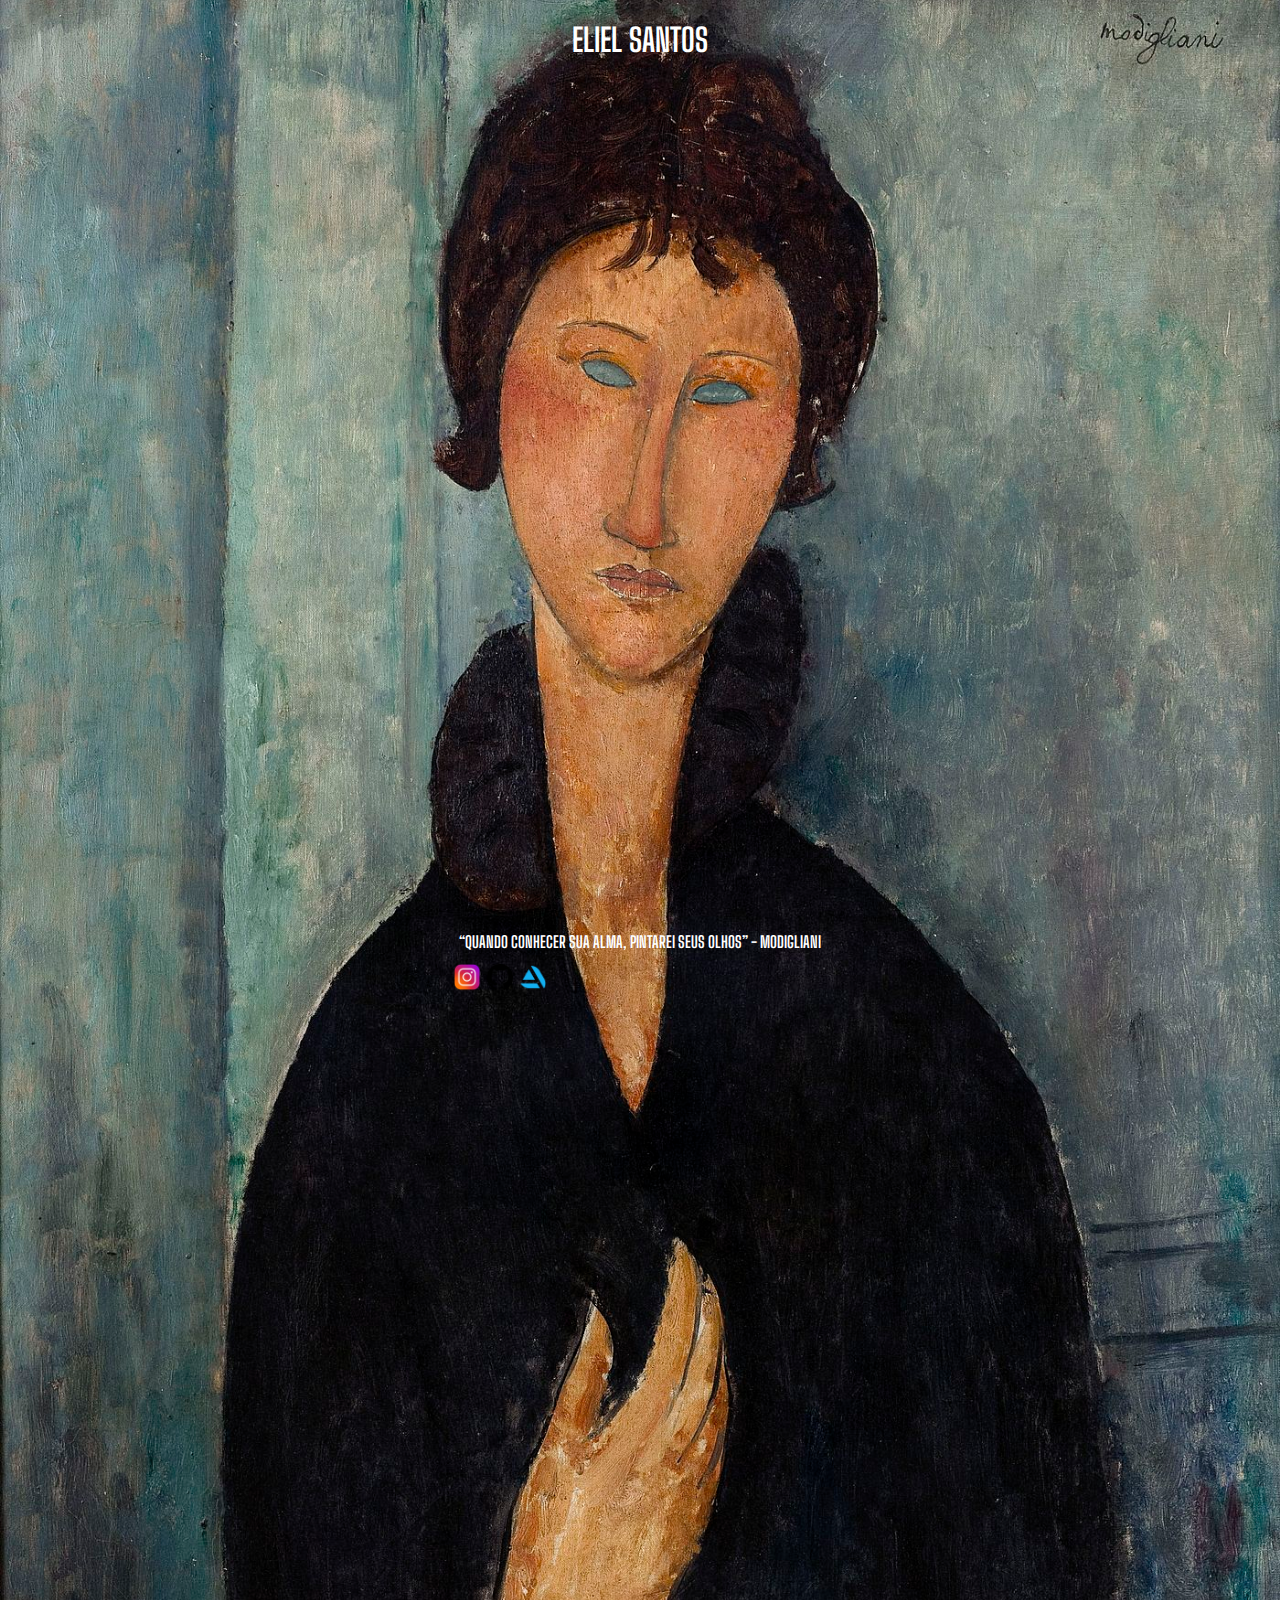
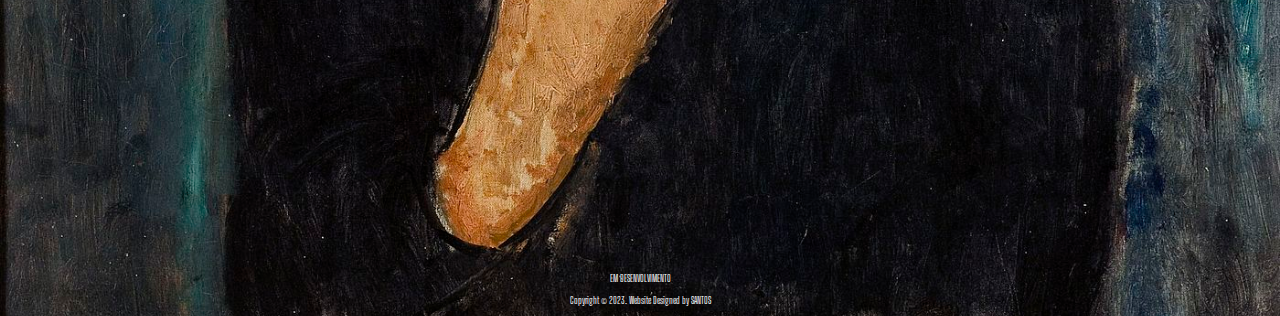
==== index.html @ ab51012e "Add files via upload" ====
<!DOCTYPE html>
<html lang="pt-br">
<head>
    <meta charset="UTF-8">
    <meta name="viewport" content="width=device-width, initial-scale=1.0">
    <meta charset="utf-8">
    <link rel="stylesheet" href="/css/style.css">
    <link rel="icon" href="/img/icon.png" type="image/png">
</head>
    <title>SNICKPINE</title>
</head>

<header>
 <h1>ELIEL SANTOS</h1>  
</header>

<body>
          <div class="div h1">
          <h1>“Quando conhecer sua alma, pintarei seus olhos” - Modigliani</h1>
          </div>
          <body>
    <main> 
         <div class="banner">
         <div class="content">
            <a href="https://www.instagram.com/cipreste1/">
            <img src="/img/ig.png" alt="Instagram"></a>
            <a href="https://github.com/ElielSantos">
            <img src="/img/github.png" alt="GitHub"></a>
            <a href="https://artstation.com/snickpine">
            <img src="/img/artstation.png" alt="ARTSTATION"></a>
            <div>          
         </div>
         </main>
         
         <footer>
            <p> EM DESENVOLVIMENTO </p>
            <p>Copyright &copy; 2023. Website Designed by SANTOS</p>
          </footer>       
    </body> 
</html>
---- css/style.css ----
@import url("https://fonts.googleapis.com/css2?family=Big+Shoulders+Display:wght@600&display=swap");
body {
  background-image: url(/img/modigliani.jpg);
  background-repeat: no-repeat;  
  background-size: cover;
  background-position: center;
  margin: 0;
  padding: 0;
  font-family: "Big Shoulders Display", cursive;

}
main {
  height: 100%;
  position: relative;
  display: block;
 }

header {
  color:  white;
  height: 1px;
  position: none;
  top: 25;
  left: 55;           
  height: 100vh;
  z-index: 1px;
  text-align: center;
}
  
div h1{
  position: none;
  margin: 500;
  padding: 0;
  font-size: 1.0em;
  text-transform: uppercase;
  color: white;
  text-align: center;

} 

.banner {
  width: 100%;
  height: 100vh;
  overflow:auto;
  display:block;
  margin: 0 auto;
  justify-content: left;
  align-items: center;
}

.banner .content {
  position: none;
  z-index: 1;
  max-width: 1000px;
  margin: none;
  text-align: center;
}
.banner .content h1 {
  position: relative;
  margin: 0;
  padding: 0;
  font-size: 4.5em;
  text-transform: uppercase;
  color: white;
}
.banner .content p {
  font-size: 1.5em;
  color: white;
}
.banner .content img {
  width: 30px;
  height: 30px;
}

footer {
  min-height: 100%;
  margin: auto;
  position: 0%;
  bottom: 0%;
  font-size: 10px;
  color: white;  
  text-align: center;

}
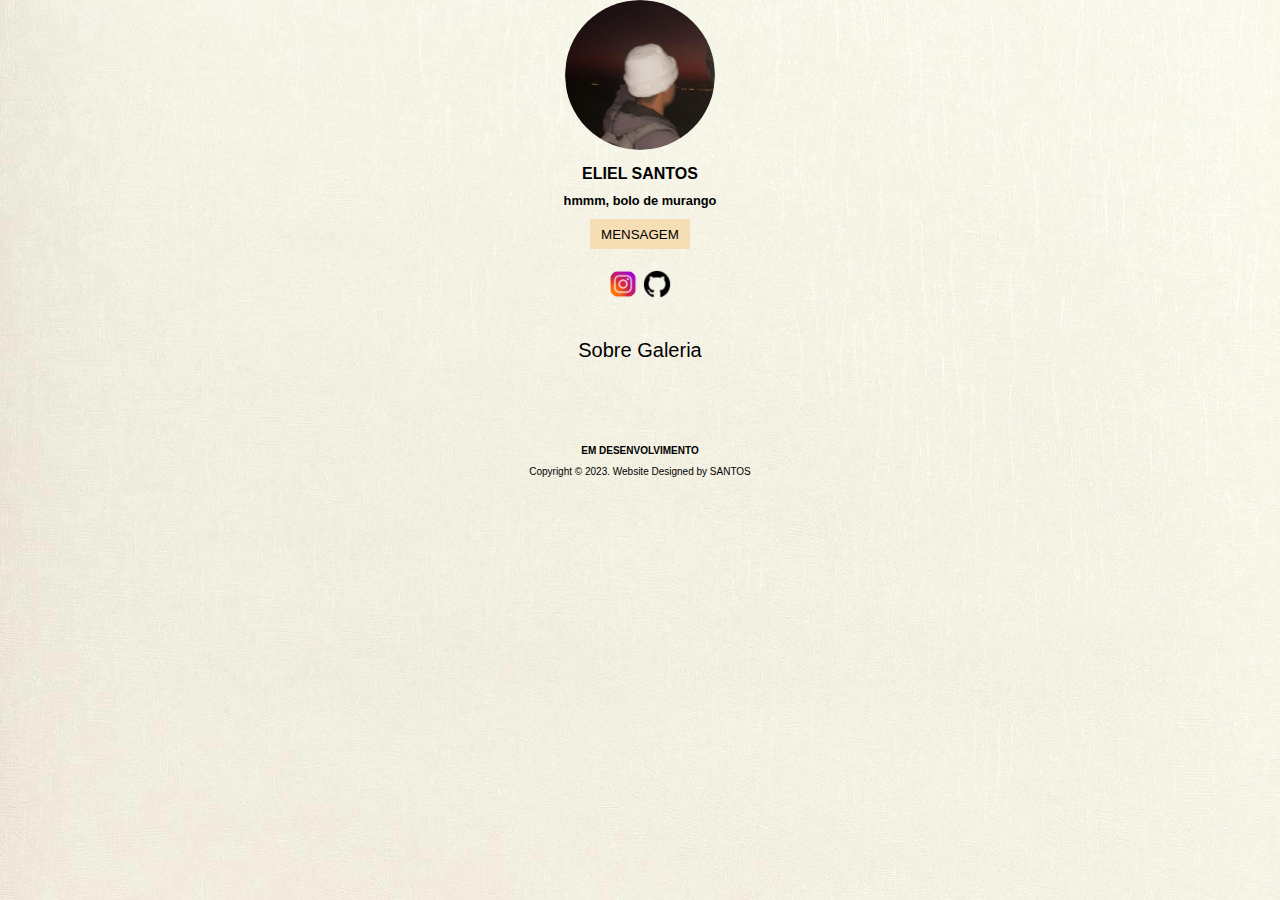
==== commit 0836d73d: "Add files via upload" ====
--- a/index.html
+++ b/index.html
@@ -1,5 +1,5 @@
 <!DOCTYPE html>
-<html lang="pt-br">
+<html lang="en">
 <head>
     <meta charset="UTF-8">
     <meta name="viewport" content="width=device-width, initial-scale=1.0">
@@ -7,35 +7,48 @@
     <link rel="stylesheet" href="/css/style.css">
     <link rel="icon" href="/img/icon.png" type="image/png">
 </head>
-    <title>SNICKPINE</title>
-</head>
-
-<header>
- <h1>ELIEL SANTOS</h1>  
-</header>
 
 <body>
-          <div class="div h1">
-          <h1>“Quando conhecer sua alma, pintarei seus olhos” - Modigliani</h1>
-          </div>
-          <body>
-    <main> 
-         <div class="banner">
-         <div class="content">
+         <div class="center">
+           <img src="./img/icon.png"></img>
+          <h1>ELIEL SANTOS</h1>
+          <h2>hmmm, bolo de murango</h2>
+
+        
+        <nav>
+           <a href="contact.html"><button>MENSAGEM</button></a>
+                 
+        </nav>
+        
+        <div class="container">
+         <main> 
+          <div class="banner">
+           <div class="content">
             <a href="https://www.instagram.com/cipreste1/">
             <img src="/img/ig.png" alt="Instagram"></a>
             <a href="https://github.com/ElielSantos">
             <img src="/img/github.png" alt="GitHub"></a>
-            <a href="https://artstation.com/snickpine">
-            <img src="/img/artstation.png" alt="ARTSTATION"></a>
-            <div>          
-         </div>
-         </main>
-         
-         <footer>
-            <p> EM DESENVOLVIMENTO </p>
+          </main>
+        </div>
+          
+          <nav>
+            <ul>
+                <li>
+                    <a href="index.html">Sobre</a>
+                </li>
+                <li>
+                    <a href="gallery.html">Galeria</a>
+                </li>
+            </ul>
+        </nav>
+        
+        </div> 
+        
+<br>
+          <footer>
+          <h1>EM DESENVOLVIMENTO</h1>
             <p>Copyright &copy; 2023. Website Designed by SANTOS</p>
-          </footer>       
-    </body> 
+          </footer>
+     </body> 
 </html>
 
--- a/css/style.css
+++ b/css/style.css
@@ -1,14 +1,15 @@
 @import url("https://fonts.googleapis.com/css2?family=Big+Shoulders+Display:wght@600&display=swap");
 body {
-  background-image: url(/img/modigliani.jpg);
+  background-image: url(/img/adz.jpg);
   background-repeat: no-repeat;  
   background-size: cover;
   background-position: center;
   margin: 0;
   padding: 0;
-  font-family: "Big Shoulders Display", cursive;
+  font-family: Arial, Helvetica, sans-serif;
 
 }
+
 main {
   height: 100%;
   position: relative;
@@ -16,13 +17,13 @@
  }
 
 header {
-  color:  white;
-  height: 1px;
-  position: none;
+  color:  black;
+  height: 2px;
+  position: relative;
   top: 25;
   left: 55;           
   height: 100vh;
-  z-index: 1px;
+  z-index: 2px;
   text-align: center;
 }
   
@@ -32,52 +33,91 @@
   padding: 0;
   font-size: 1.0em;
   text-transform: uppercase;
-  color: white;
+  color: black;
   text-align: center;
 
 } 
 
-.banner {
-  width: 100%;
-  height: 100vh;
-  overflow:auto;
-  display:block;
-  margin: 0 auto;
-  justify-content: left;
-  align-items: center;
-}
-
-.banner .content {
-  position: none;
-  z-index: 1;
-  max-width: 1000px;
-  margin: none;
-  text-align: center;
-}
-.banner .content h1 {
-  position: relative;
-  margin: 0;
-  padding: 0;
-  font-size: 4.5em;
-  text-transform: uppercase;
-  color: white;
-}
-.banner .content p {
-  font-size: 1.5em;
-  color: white;
-}
 .banner .content img {
   width: 30px;
   height: 30px;
 }
 
+ul{
+  display:ruby-text;
+  justify-content: space-between;
+  list-style-type:none;
+  align-items: center;
+  padding: 16px;
+}
+
+a {
+  color: black;
+  text-decoration: none;
+}
+
+body img {
+  width: 150px;
+  height: 150px;
+  border-radius: 50%;
+ }
+
+.center {
+  text-align: center;
+}
+
+h1 {
+  color: black;
+  font-size: 1.0em;
+}
+
+h2{
+  color: black;
+  font-size: 0.8em;
+
+}
+
+.container {
+  padding: 0px 50px;
+  text-align: center;
+  border: 0px;
+}
+
+nav {
+  font-size: 20px;
+  align-items: center;
+}
+
+nav a:hover {
+  color: #5BBE42;
+}
+
+.contact-form input{
+  width: 100%;
+  padding: 8px 0;
+  margin: 20px 0;
+}
+
+.contact-form input[type=text] {
+  height: 100px;
+}
+
+button {
+  color: black;
+  background-color: wheat;
+  border: none;
+  width: 100px;
+  height: 30px;
+  margin-bottom: 20px;
+}
+
 footer {
   min-height: 100%;
-  margin: auto;
-  position: 0%;
-  bottom: 0%;
+  margin: 20px;
+  position: 0px;
+  bottom:0px;
   font-size: 10px;
-  color: white;  
+  color: black;  
   text-align: center;
-
-}
+  margin-top: 2px;
+}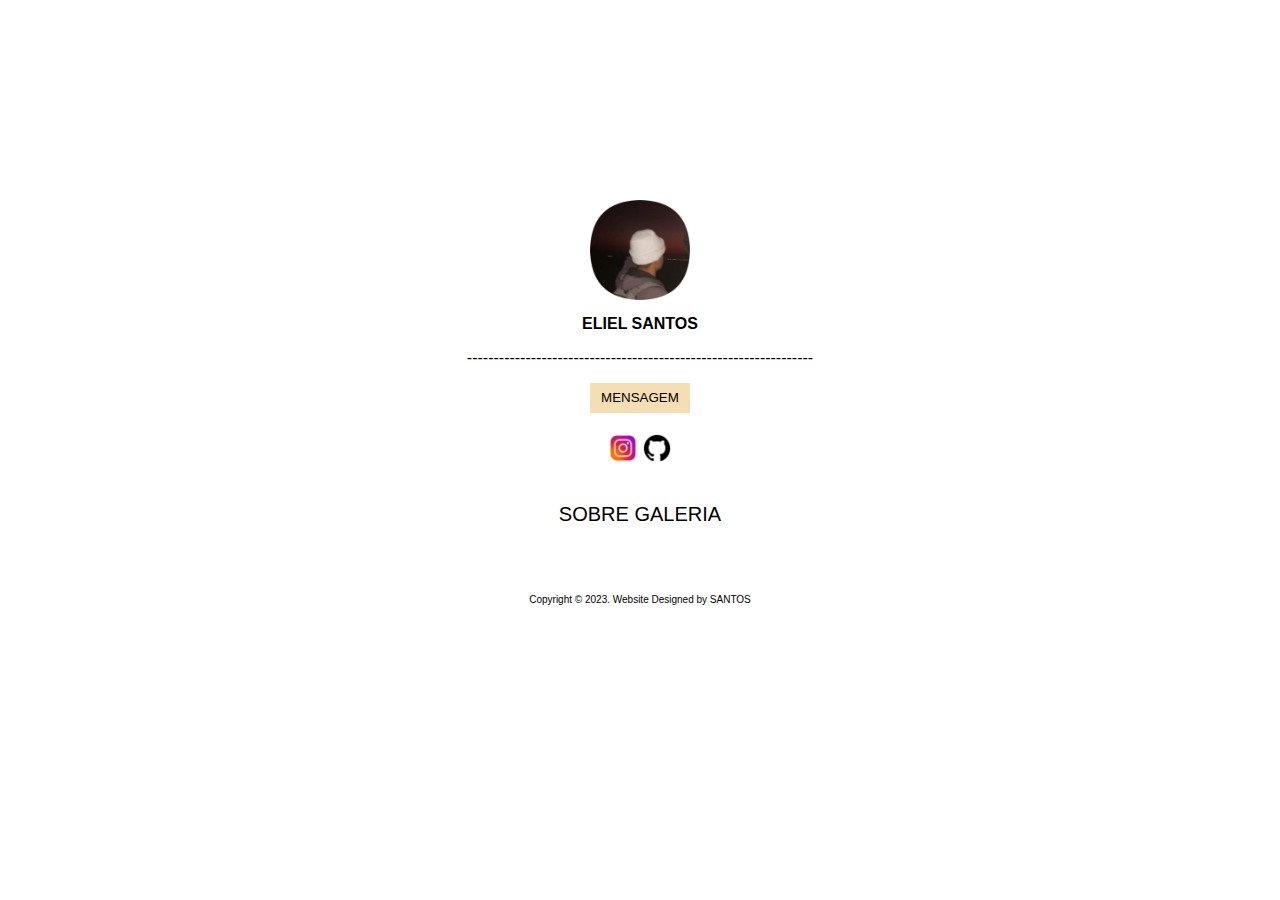
==== commit a87561e5: "Add files via upload" ====
--- a/index.html
+++ b/index.html
@@ -7,21 +7,21 @@
     <link rel="stylesheet" href="/css/style.css">
     <link rel="icon" href="/img/icon.png" type="image/png">
 </head>
+      <header>
+             </header>
 
-<body>
-         <div class="center">
-           <img src="./img/icon.png"></img>
-          <h1>ELIEL SANTOS</h1>
-          <h2>hmmm, bolo de murango</h2>
-
+          <body>
+           <div class="center">
+             <img src="./img/icon.png"></img>
+             <h1>ELIEL SANTOS</h1>
+             <p>-----------------------------------------------------------------</p>
+       
+          <nav>
+           <a href="contact.html"><button>MENSAGEM</button></a>                
+          </nav>
         
-        <nav>
-           <a href="contact.html"><button>MENSAGEM</button></a>
-                 
-        </nav>
-        
-        <div class="container">
-         <main> 
+          <div class="container">
+          <main> 
           <div class="banner">
            <div class="content">
             <a href="https://www.instagram.com/cipreste1/">
@@ -29,26 +29,23 @@
             <a href="https://github.com/ElielSantos">
             <img src="/img/github.png" alt="GitHub"></a>
           </main>
-        </div>
-          
+          </div>
+          <div>
           <nav>
             <ul>
                 <li>
-                    <a href="index.html">Sobre</a>
+                    <a href="index.html">SOBRE</a>
                 </li>
                 <li>
-                    <a href="gallery.html">Galeria</a>
+                    <a href="gallery.html">GALERIA</a>
                 </li>
-            </ul>
-        </nav>
-        
-        </div> 
-        
-<br>
-          <footer>
-          <h1>EM DESENVOLVIMENTO</h1>
+              </ul>
+            </nav>
+           </div>
+          </div>
+           <footer>
             <p>Copyright &copy; 2023. Website Designed by SANTOS</p>
           </footer>
-     </body> 
+      </body> 
 </html>
 
--- a/css/style.css
+++ b/css/style.css
@@ -1,6 +1,6 @@
 @import url("https://fonts.googleapis.com/css2?family=Big+Shoulders+Display:wght@600&display=swap");
 body {
-  background-image: url(/img/adz.jpg);
+  background-image: url(img/adz.jpg);
   background-repeat: no-repeat;  
   background-size: cover;
   background-position: center;
@@ -17,14 +17,8 @@
  }
 
 header {
-  color:  black;
-  height: 2px;
-  position: relative;
-  top: 25;
-  left: 55;           
-  height: 100vh;
-  z-index: 2px;
-  text-align: center;
+   padding: 100px 0px;
+   align-items: center;
 }
   
 div h1{
@@ -57,13 +51,20 @@
 }
 
 body img {
-  width: 150px;
-  height: 150px;
-  border-radius: 50%;
- }
+  width: 100%;
+  height: 100%;
+  border-radius: 0.5%;
+  text-align: center;
+
+}
 
 .center {
   text-align: center;
+}
+
+.center img{
+  width: 100px;
+  height: 100px;
 }
 
 h1 {
@@ -89,7 +90,7 @@
 }
 
 nav a:hover {
-  color: #5BBE42;
+  color: wheat;
 }
 
 .contact-form input{
@@ -98,9 +99,10 @@
   margin: 20px 0;
 }
 
-.contact-form input[type=text] {
+#A3{
   height: 100px;
 }
+
 
 button {
   color: black;
@@ -113,11 +115,17 @@
 
 footer {
   min-height: 100%;
-  margin: 20px;
+  margin: 0px;
   position: 0px;
   bottom:0px;
   font-size: 10px;
   color: black;  
+  text-align:center;
+ }
+
+#P1{
+  color: #696969	;
+  min-height: 100%;
+  margin: 10px;
   text-align: center;
-  margin-top: 2px;
 }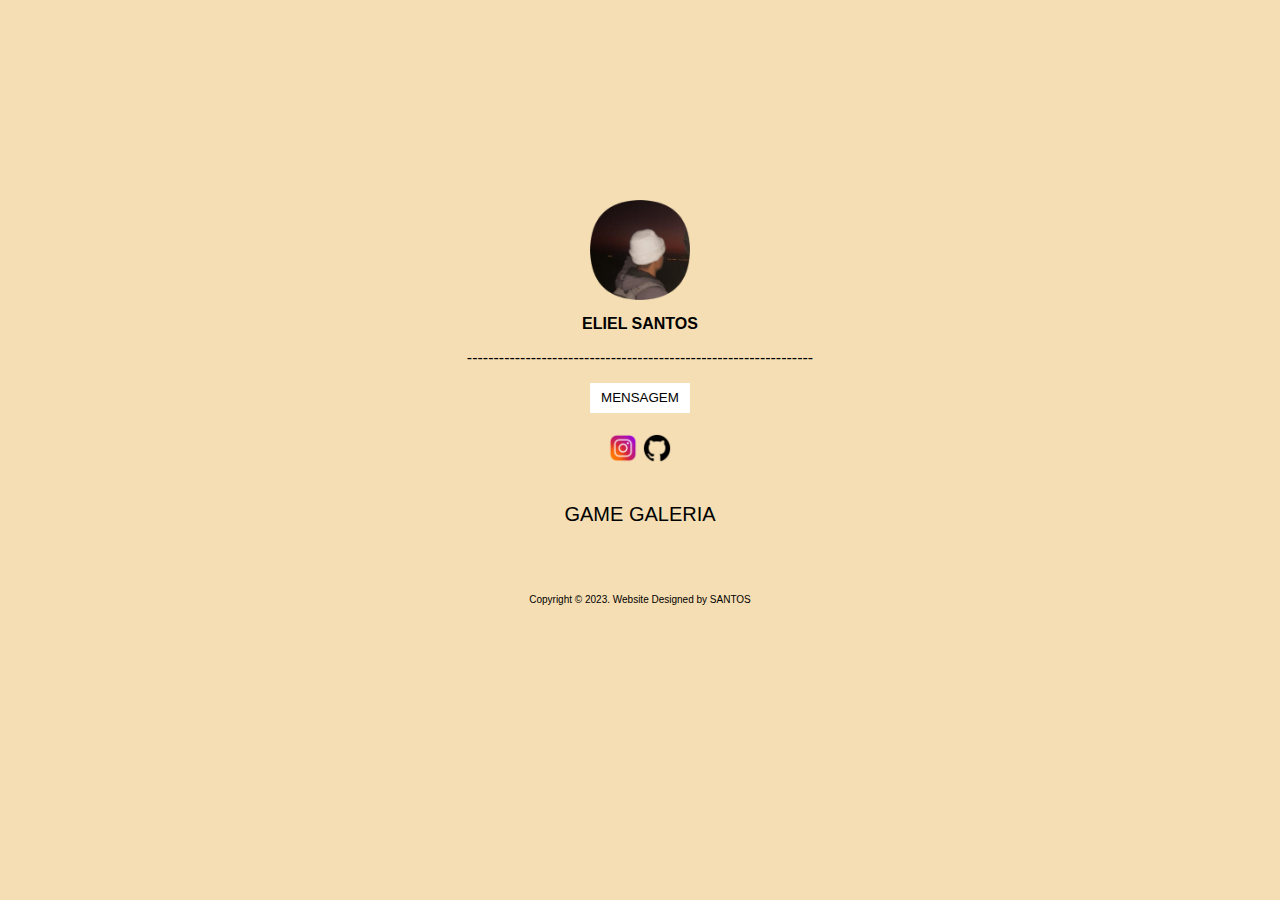
==== commit da2275df: "Add files via upload" ====
--- a/index.html
+++ b/index.html
@@ -12,7 +12,7 @@
 
           <body>
            <div class="center">
-             <img src="./img/icon.png"></img>
+             <img src="/img/icon.png"></img>
              <h1>ELIEL SANTOS</h1>
              <p>-----------------------------------------------------------------</p>
        
@@ -34,7 +34,7 @@
           <nav>
             <ul>
                 <li>
-                    <a href="index.html">SOBRE</a>
+                    <a href="pong.html">GAME</a>
                 </li>
                 <li>
                     <a href="gallery.html">GALERIA</a>
--- a/css/style.css
+++ b/css/style.css
@@ -1,6 +1,6 @@
 @import url("https://fonts.googleapis.com/css2?family=Big+Shoulders+Display:wght@600&display=swap");
 body {
-  background-image: url(img/adz.jpg);
+  background-color: wheat;
   background-repeat: no-repeat;  
   background-size: cover;
   background-position: center;
@@ -18,7 +18,7 @@
 
 header {
    padding: 100px 0px;
-   align-items: center;
+   text-align: center;
 }
   
 div h1{
@@ -99,14 +99,15 @@
   margin: 20px 0;
 }
 
+
 #A3{
-  height: 100px;
+  height: 60px;
 }
 
 
 button {
   color: black;
-  background-color: wheat;
+  background-color: white;
   border: none;
   width: 100px;
   height: 30px;
@@ -128,4 +129,4 @@
   min-height: 100%;
   margin: 10px;
   text-align: center;
-}+}
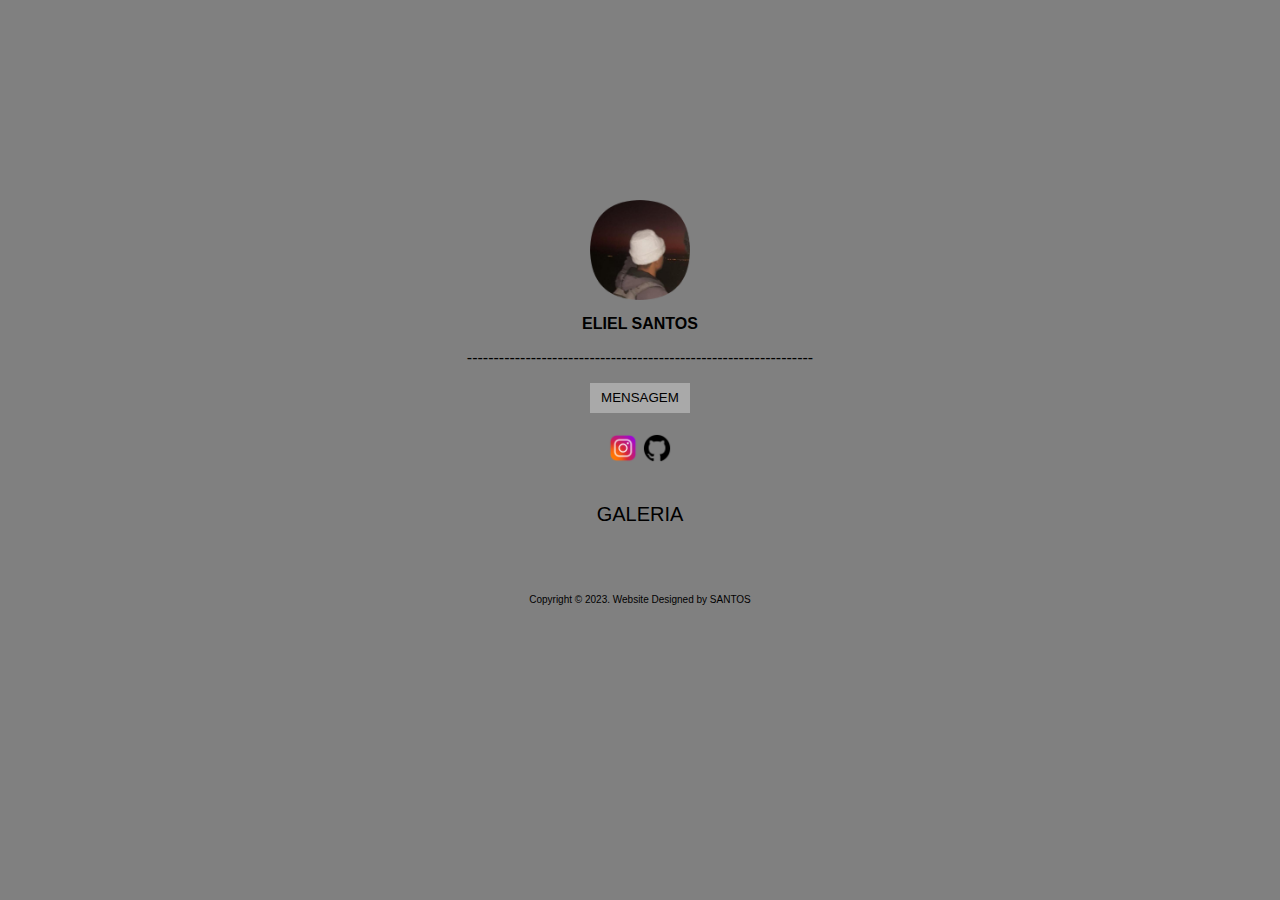
==== commit 04279cb3: "Add files via upload" ====
--- a/index.html
+++ b/index.html
@@ -5,16 +5,17 @@
     <meta name="viewport" content="width=device-width, initial-scale=1.0">
     <meta charset="utf-8">
     <link rel="stylesheet" href="/css/style.css">
-    <link rel="icon" href="/img/icon.png" type="image/png">
+     <link rel="icon" href="/img/icon.png" type="image/png">
 </head>
       <header>
              </header>
 
           <body>
            <div class="center">
+             </background-image:url(/img/modigliani2.jpg)>
              <img src="/img/icon.png"></img>
              <h1>ELIEL SANTOS</h1>
-             <p>-----------------------------------------------------------------</p>
+             <P>-----------------------------------------------------------------</p>
        
           <nav>
            <a href="contact.html"><button>MENSAGEM</button></a>                
@@ -34,9 +35,6 @@
           <nav>
             <ul>
                 <li>
-                    <a href="pong.html">GAME</a>
-                </li>
-                <li>
                     <a href="gallery.html">GALERIA</a>
                 </li>
               </ul>
--- a/css/style.css
+++ b/css/style.css
@@ -1,6 +1,6 @@
 @import url("https://fonts.googleapis.com/css2?family=Big+Shoulders+Display:wght@600&display=swap");
 body {
-  background-color: wheat;
+  background-color: gray;
   background-repeat: no-repeat;  
   background-size: cover;
   background-position: center;
@@ -78,6 +78,10 @@
 
 }
 
+#ul{
+  align-items: center;
+}
+
 .container {
   padding: 0px 50px;
   text-align: center;
@@ -90,7 +94,7 @@
 }
 
 nav a:hover {
-  color: wheat;
+  color: black;
 }
 
 .contact-form input{
@@ -104,10 +108,13 @@
   height: 60px;
 }
 
+#p{
+  color: black;
+}
 
 button {
   color: black;
-  background-color: white;
+  background-color:darkgray;
   border: none;
   width: 100px;
   height: 30px;
@@ -125,7 +132,7 @@
  }
 
 #P1{
-  color: #696969	;
+  color:black	;
   min-height: 100%;
   margin: 10px;
   text-align: center;
